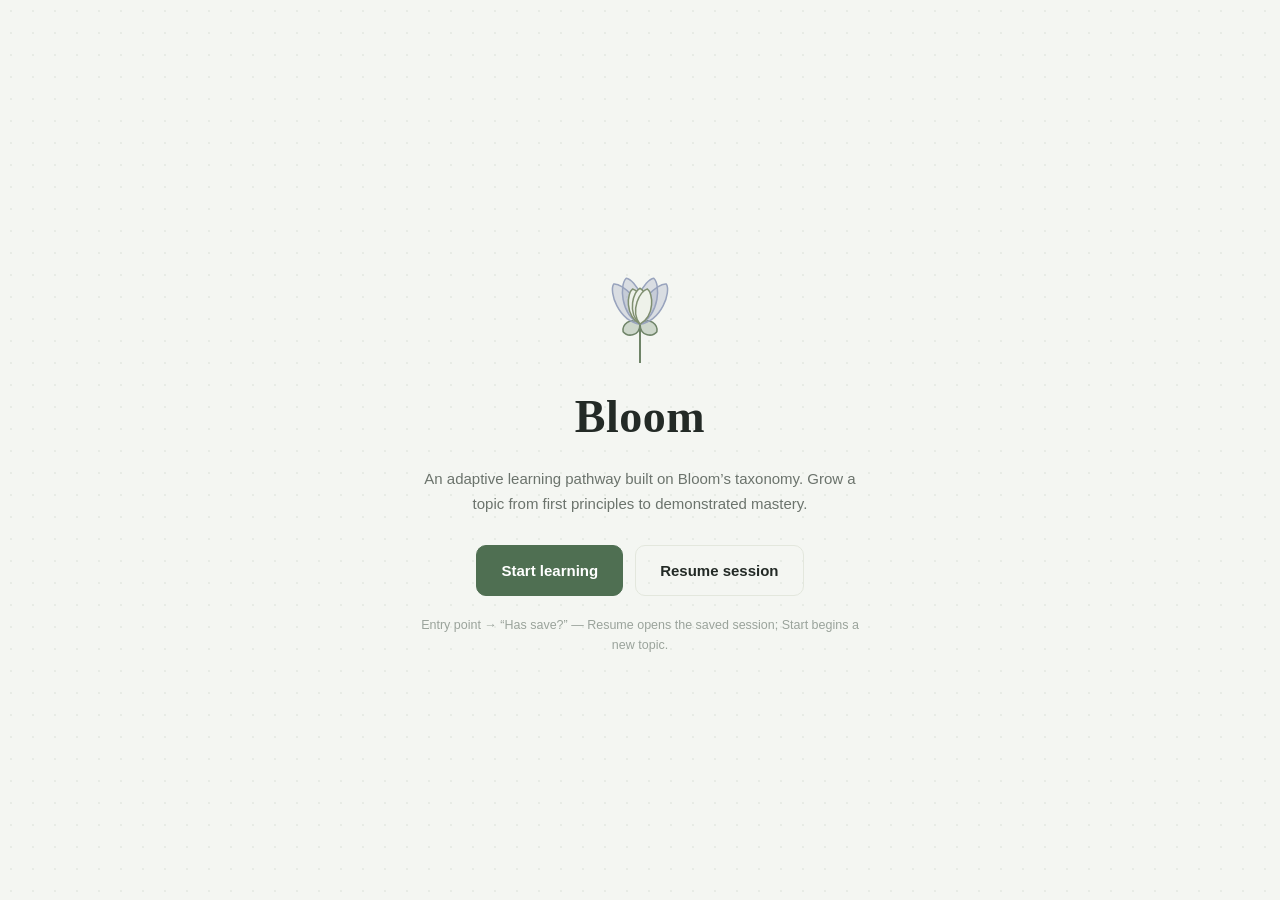
==== index.html @ 64b66a3f "Initial commit" ====
<!DOCTYPE html>
<html lang="en">
<head>
<meta charset="utf-8">
<meta name="viewport" content="width=device-width, initial-scale=1">
<title>Bloom — Adaptive Learning Pathway</title>
<style>
  :root{
    --bg:#f4f6f2; --panel:#ffffff; --ink:#232a26; --muted:#6b736c; --faint:#9aa39b;
    --line:#e3e7dd; --line-2:#edf0e9;
    --accent:#4f6f52; --accent-d:#3c583f; --accent-soft:#e8efe4;
    --slate:#7c869b; --track:#dde2ea;
    --ok:#4f7a4f; --ok-soft:#e7f0e5; --warn:#8f6a2f; --warn-soft:#f3ecdc;
    --danger:#a5503f; --danger-soft:#f3e2dd; --sidebar:#eef1ea;
    --serif:'Iowan Old Style','Palatino Linotype',Palatino,'Book Antiqua',Georgia,'Times New Roman',serif;
  }
  *{box-sizing:border-box}
  html,body{margin:0}
  body{
    font:15px/1.55 -apple-system,BlinkMacSystemFont,"Segoe UI",Roboto,Helvetica,Arial,sans-serif;
    color:var(--ink); background:var(--bg); min-height:100vh;
  }
  h1,h2{margin:0}
  .muted{color:var(--muted)} .faint{color:var(--faint)} .small{font-size:12.5px}

  /* ---------- App shell + sidebar ---------- */
  .app{display:grid; grid-template-columns:238px 1fr; min-height:100vh}
  .side{background:var(--sidebar); border-right:1px solid var(--line);
    display:flex; flex-direction:column; padding:20px 16px; position:sticky; top:0; height:100vh}
  .brand{display:flex; align-items:center; gap:10px; padding:2px 6px 20px}
  .brand-name{font-family:var(--serif); font-size:20px; font-weight:600; letter-spacing:.3px; line-height:1}
  .brand-sub{font-size:10px; letter-spacing:.16em; text-transform:uppercase; color:var(--faint); margin-top:3px}
  .nav{display:flex; flex-direction:column; gap:4px}
  .nav-item{display:flex; align-items:center; gap:11px; width:100%; text-align:left; background:none;
    border:1px solid transparent; border-radius:10px; padding:9px 11px; font:inherit; font-size:14px;
    font-weight:550; color:var(--muted); cursor:pointer; transition:.12s}
  .nav-item:hover{background:#e6ebe1; color:var(--ink)}
  .nav-item.active{background:var(--panel); color:var(--accent-d); border-color:var(--line);
    box-shadow:0 1px 2px rgba(0,0,0,.03); font-weight:650}
  .nav-item .ni{width:18px; height:18px; stroke:currentColor; fill:none; stroke-width:1.7;
    stroke-linecap:round; stroke-linejoin:round; flex:0 0 auto}
  .side-mastery{margin-top:22px; padding:14px; background:var(--panel); border:1px solid var(--line); border-radius:12px}
  .side-cap{font-size:10px; text-transform:uppercase; letter-spacing:.09em; color:var(--faint); font-weight:700}
  .side-tier{font-size:15px; font-weight:650; margin:3px 0 10px}
  .side-sub{font-size:11px; color:var(--muted); margin-top:5px}
  .side-foot{margin-top:auto; display:flex; flex-direction:column; gap:12px}
  .demo-state{font-size:10px; color:var(--faint); text-align:center; letter-spacing:.04em}

  /* ---------- Main / page head ---------- */
  .main{padding:32px 42px 64px; max-width:980px}
  .page{animation:fade .22s ease}
  @keyframes fade{from{opacity:0; transform:translateY(5px)}to{opacity:1; transform:none}}
  .pagehead{display:flex; align-items:flex-end; justify-content:space-between; gap:16px; margin-bottom:24px}
  .trail{display:flex; align-items:center; gap:7px; margin-bottom:7px}
  .tcrumb{background:none; border:none; font:inherit; font-size:13px; color:var(--muted); cursor:pointer; padding:0}
  .tcrumb:hover{color:var(--accent)}
  .tsep{color:var(--faint)} .tcur{font-size:13px; color:var(--faint)}
  .ptitle{font-family:var(--serif); font-size:27px; font-weight:600; letter-spacing:.2px}
  .ph-right{padding-bottom:5px}

  .pill{display:inline-block; background:var(--accent-soft); color:var(--accent-d); border:1px solid #d3e0cd;
    padding:4px 12px; border-radius:999px; font-size:12px; font-weight:650}
  .pill.slate{background:#eceef3; color:#586179; border-color:#dde1ea}

  .panel{background:var(--panel); border:1px solid var(--line); border-radius:14px; padding:20px}
  .cap{font-size:11px; text-transform:uppercase; letter-spacing:.07em; color:var(--faint); font-weight:700; margin-bottom:10px}
  .banner{background:var(--accent-soft); border:1px solid #d3e0cd; color:var(--accent-d);
    border-radius:12px; padding:12px 16px; font-weight:600; font-size:13.5px; margin-bottom:16px}

  /* ---------- Buttons ---------- */
  .btn{font:inherit; font-weight:600; font-size:14px; cursor:pointer; border:1px solid var(--line);
    background:var(--panel); color:var(--ink); padding:10px 17px; border-radius:10px; transition:.13s}
  .btn:hover{border-color:var(--accent); color:var(--accent-d)}
  .btn:disabled{opacity:.45; cursor:not-allowed}
  .btn.primary{background:var(--accent); border-color:var(--accent); color:#fff}
  .btn.primary:hover{background:var(--accent-d); color:#fff}
  .btn.ok{background:var(--ok-soft); border-color:#cfe0cc; color:#3a6b3a}
  .btn.ok:hover{border-color:var(--ok); color:#3a6b3a}
  .btn.danger{background:var(--danger-soft); border-color:#e6cbc4; color:#8f4636}
  .btn.danger:hover{border-color:var(--danger); color:#8f4636}
  .btn.ghost{background:transparent}
  .btn.lg{padding:13px 24px; font-size:15px}
  .actions-row{display:flex; gap:10px; flex-wrap:wrap; margin-top:22px}

  /* ---------- Dashboard ---------- */
  .dash{display:grid; grid-template-columns:1.1fr 1fr; gap:18px}
  .dash .wide{grid-column:1 / -1}
  .mastery-panel{display:flex; flex-direction:column; align-items:center; text-align:center}
  .mastery-label{font-weight:600; margin-top:6px}
  .continue .big{font-size:18px; font-weight:650; margin-top:2px}

  /* ---------- Curriculum: capsule cards ---------- */
  .subgrid{display:grid; grid-template-columns:repeat(3,1fr); gap:16px}
  .subcard{position:relative; text-align:left; background:var(--panel); border:1px solid var(--line);
    border-radius:16px; padding:18px; cursor:pointer; font:inherit; transition:.14s;
    display:flex; flex-direction:column; gap:11px}
  .subcard:hover{border-color:var(--accent); box-shadow:0 8px 22px rgba(60,88,63,.10); transform:translateY(-2px)}
  .subcard.is-done{border-color:#cfe0cc; background:linear-gradient(180deg,#fbfdfa,#f4f8f1)}
  .subcard-head{display:flex; align-items:center; justify-content:space-between; min-height:40px}
  .subcard-ico{width:40px; height:40px; border-radius:11px; background:var(--accent-soft); color:var(--accent);
    display:flex; align-items:center; justify-content:center; flex:0 0 auto}
  .subcard-ico .si{width:23px; height:23px; stroke:currentColor; fill:none; stroke-width:1.7; stroke-linecap:round; stroke-linejoin:round}
  .subcard.is-done .subcard-ico{background:#e2ede0}
  .subcard-name{font-size:15.5px; font-weight:650}
  .subcard-meta{font-size:12px; color:var(--muted); margin-top:-4px}
  .mini-bar{height:6px; background:var(--track); border-radius:999px; overflow:hidden; margin-top:2px}
  .mini-bar>div{height:100%; background:var(--accent); border-radius:999px; transition:width .4s}
  .chip{font-size:11px; font-weight:700; border-radius:999px; padding:4px 10px; white-space:nowrap}
  .chip.ok{background:var(--ok-soft); color:#3a6b3a} .chip.warn{background:var(--warn-soft); color:var(--warn)}
  .chip.muted{background:#eef0ec; color:var(--muted)}
  .check{width:24px; height:24px; border-radius:50%; background:var(--accent); color:#fff;
    display:flex; align-items:center; justify-content:center; font-size:13px; font-weight:800; flex:0 0 auto}

  /* ---------- Curriculum: bloom / xp panel ---------- */
  .bloom-panel{display:flex; align-items:center; justify-content:space-between; gap:26px; margin-top:20px; padding:22px 26px}
  .bloom-left{flex:1}
  .bloom-right{flex:0 0 auto}
  .xp{height:14px; background:var(--track); border-radius:999px; overflow:hidden; margin:6px 0 9px}
  .xp.mini{height:8px; margin:6px 0 0}
  .xp-fill{height:100%; background:linear-gradient(90deg,var(--accent),#6f9070); border-radius:999px; transition:width .5s}

  /* ---------- Subtopic hub ---------- */
  .subtopic-hero{display:flex; align-items:center; gap:18px; margin-bottom:18px}
  .subtopic-ico-lg{width:58px; height:58px; border-radius:15px; background:var(--accent-soft); color:var(--accent);
    display:flex; align-items:center; justify-content:center; flex:0 0 auto}
  .subtopic-ico-lg .si{width:31px; height:31px; stroke:currentColor; fill:none; stroke-width:1.7; stroke-linecap:round; stroke-linejoin:round}
  .subtopic-hero h2{font-family:var(--serif); font-size:22px; margin-bottom:4px}
  .choice{display:grid; grid-template-columns:1fr 1fr; gap:16px}
  .choice-card{text-align:left; background:var(--panel); border:1px solid var(--line); border-radius:16px;
    padding:22px; cursor:pointer; font:inherit; transition:.14s}
  .choice-card:hover{border-color:var(--accent); box-shadow:0 8px 22px rgba(60,88,63,.10); transform:translateY(-2px)}
  .choice-ico{width:44px; height:44px; border-radius:12px; background:var(--accent-soft); color:var(--accent);
    display:flex; align-items:center; justify-content:center; margin-bottom:14px}
  .choice-ico .ci{width:24px; height:24px; stroke:currentColor; fill:none; stroke-width:1.7; stroke-linecap:round; stroke-linejoin:round}
  .choice-t{font-size:17px; font-weight:650; margin-bottom:5px}
  .choice-d{color:var(--muted); font-size:13.5px; line-height:1.5}

  /* ---------- Study lesson ---------- */
  .lesson-tier{font-size:12px; color:var(--accent-d); font-weight:650; margin-bottom:6px}
  .lesson h2{font-family:var(--serif); font-size:23px; margin-bottom:14px}
  .lesson p{font-size:15px; line-height:1.75; color:#343a35; margin:0}
  .recap{display:flex; gap:8px; flex-wrap:wrap}
  .assistant{display:flex; gap:8px; margin-top:22px; padding-top:18px; border-top:1px solid var(--line-2)}
  .assistant input{flex:1; border:1px solid var(--line); border-radius:10px; padding:10px 12px; font:inherit; background:#fbfcfa; color:var(--ink)}

  /* ---------- Assessment ---------- */
  .mastery{background:#fafcf9; border:1px solid var(--line); border-radius:12px; padding:16px; margin-bottom:20px}
  .bar{height:12px; background:var(--track); border-radius:999px; overflow:hidden}
  .bar .fill{height:100%; background:linear-gradient(90deg,var(--accent),#6f9070); border-radius:999px; transition:width .4s}
  .skills{display:flex; flex-wrap:wrap; gap:7px; margin-top:12px}
  .skill{font-size:12px; background:#eef1ea; color:#5c645b; border:1px solid var(--line); border-radius:8px; padding:3px 9px}
  .skill.done{background:var(--ok-soft); color:#3a6b3a; border-color:#cfe0cc}
  .q-tag{font-size:12px; color:var(--accent-d); font-weight:650; margin-bottom:8px}
  .q-prompt{font-size:17px; font-weight:600; line-height:1.45; margin-bottom:14px}
  .opts{display:flex; flex-direction:column; gap:9px}
  .opt{text-align:left; font:inherit; font-size:14.5px; background:var(--panel); border:1px solid var(--line);
    border-radius:11px; padding:12px 15px; cursor:pointer; transition:.12s}
  .opt:hover{border-color:var(--accent)}
  .opt.sel{border-color:var(--accent); background:var(--accent-soft)}
  .opt.correct{border-color:#bcd8b8; background:var(--ok-soft); color:#33683a; font-weight:600}
  .opt.wrong{border-color:#e6c3ba; background:var(--danger-soft); color:#8f4636}
  .area{width:100%; min-height:80px; resize:vertical; border:1px solid var(--line); border-radius:11px;
    padding:12px 14px; font:inherit; background:#fbfcfa; color:var(--ink)}
  .graded{margin-top:18px; border-top:1px solid var(--line-2); padding-top:16px}
  .answer{background:#f3f7f1; border:1px solid #d8e6d4; border-radius:10px; padding:11px 14px; margin-bottom:14px; font-size:14px}
  .big-check{width:54px; height:54px; margin:0 auto; border-radius:50%; background:var(--accent); color:#fff;
    display:flex; align-items:center; justify-content:center; font-size:27px; font-weight:800}

  /* ---------- Defense chat ---------- */
  .defense-lead{margin-bottom:12px}
  .chat{display:flex; flex-direction:column; gap:13px; background:#fafcf9; border:1px solid var(--line);
    border-radius:13px; padding:18px; max-height:360px; overflow:auto}
  .msg{display:flex; flex-direction:column; max-width:80%}
  .msg.ex{align-self:flex-start} .msg.me{align-self:flex-end; align-items:flex-end}
  .who{font-size:10px; font-weight:700; text-transform:uppercase; letter-spacing:.06em; color:var(--faint); margin:0 4px 4px}
  .bubble{padding:11px 14px; border-radius:14px; font-size:14px; line-height:1.5}
  .msg.ex .bubble{background:var(--panel); border:1px solid var(--line); border-top-left-radius:4px}
  .msg.me .bubble{background:var(--accent); color:#fff; border-top-right-radius:4px}
  .reply-btn{display:block; text-align:left; width:100%; margin-top:14px; background:var(--panel);
    border:1px dashed var(--accent); color:var(--accent-d); border-radius:11px; padding:12px 15px;
    font:inherit; font-size:14px; cursor:pointer; transition:.12s}
  .reply-btn:hover{background:var(--accent-soft)}
  .verdict{margin-top:16px; border-top:1px solid var(--line-2); padding-top:16px}

  /* ---------- Progression / exit ---------- */
  .prog{max-width:520px; margin:10px auto; text-align:center}
  .prog-sub{color:var(--muted); margin:10px 0 24px; line-height:1.65}
  .exit-panel{max-width:440px; margin:24px auto; text-align:center}

  /* ---------- Flower ---------- */
  .flower{display:block; margin:0 auto}

  /* ---------- Landing + entry (full screen) ---------- */
  .landing,.entry{min-height:100vh; display:flex; align-items:center; justify-content:center; padding:24px;
    position:relative; background-image:radial-gradient(rgba(120,140,120,.10) 1px, transparent 1px); background-size:22px 22px}
  .landing-inner{max-width:450px; text-align:center}
  .landing-title{font-family:var(--serif); font-size:46px; font-weight:600; margin:16px 0 8px; letter-spacing:.5px}
  .landing-sub{color:var(--muted); font-size:15px; line-height:1.65; margin-bottom:28px}
  .landing-actions{display:flex; gap:12px; justify-content:center; flex-wrap:wrap}
  .entry-inner{width:100%; max-width:620px; text-align:center}
  .entry-q{font-family:var(--serif); font-size:34px; font-weight:600; margin-bottom:28px}
  .entry-bar{display:flex; align-items:center; gap:8px; background:var(--panel); border:1px solid var(--line);
    border-radius:999px; padding:8px 8px 8px 22px; box-shadow:0 8px 24px rgba(60,80,60,.07)}
  .entry-input{flex:1; border:none; outline:none; font:inherit; font-size:16px; background:none; color:var(--ink)}
  .entry-send{width:42px; height:42px; border-radius:50%; border:none; background:var(--accent); color:#fff;
    font-size:19px; line-height:1; cursor:pointer; flex:0 0 auto; transition:.13s}
  .entry-send:hover{background:var(--accent-d)}
  .entry-hint{color:var(--faint); font-size:13px; margin-top:16px}
  .entry-settings{position:absolute; top:22px; right:26px; width:38px; height:38px; border-radius:50%;
    border:1px solid var(--line); background:var(--panel); color:var(--muted); cursor:pointer;
    display:flex; align-items:center; justify-content:center}
  .entry-settings svg{width:20px; height:20px; stroke:currentColor; fill:none; stroke-width:1.6}
  .entry-settings:hover{color:var(--accent)}

  /* ---------- Toast ---------- */
  .toast{position:fixed; left:50%; bottom:26px; transform:translateX(-50%) translateY(16px);
    background:#2c342d; color:#fff; padding:11px 20px; border-radius:12px; font-size:13.5px; font-weight:600;
    opacity:0; pointer-events:none; transition:.25s; z-index:50; box-shadow:0 8px 24px rgba(0,0,0,.18)}
  .toast.show{opacity:1; transform:translateX(-50%) translateY(0)}

  /* ---------- Responsive ---------- */
  @media(max-width:820px){ .subgrid{grid-template-columns:1fr 1fr} .dash{grid-template-columns:1fr} }
  @media(max-width:720px){
    .app{grid-template-columns:1fr}
    .side{position:static; height:auto; flex-direction:row; align-items:center; flex-wrap:wrap; gap:10px; padding:12px 16px}
    .brand{padding:0 12px 0 0} .nav{flex-direction:row}
    .side-mastery{display:none}
    .side-foot{margin:0 0 0 auto; flex-direction:row; align-items:center; gap:14px}
    .main{padding:22px 18px 54px}
  }
  @media(max-width:520px){ .subgrid,.choice{grid-template-columns:1fr} }
</style>
</head>
<body>
  <div id="app"></div>
  <div id="toast" class="toast"></div>

<script>
"use strict";

/* ============================================================
   BLOOM — adaptive learning pathway (throwaway POC UI, all mocked).
   A clickable state machine of screens. No AI, no backend.
   ============================================================ */

/* ---------- 1. MOCK DATA (hardcoded) ---------- */
const TIER_NAMES = {
  1: 'Tier 1 · Knowledge & Comprehension',
  2: 'Tier 2 · Application & Analysis',
  3: 'Tier 3 · Synthesis & Evaluation'
};

const SUBTOPICS = [
  {
    name: 'Gravitational fields',
    skills: ['g = F/m', 'g = GM/r²', "Newton's law of gravitation"],
    study: {
      1: "A gravitational field is the region around a mass where another mass feels a force. Field strength g is the force per unit mass: g = F/m, measured in N/kg. Near Earth's surface g ≈ 9.8 N/kg and points toward the centre of the Earth.",
      2: "For a point mass, g = GM/r². Field strength falls off with the inverse square of distance, so doubling r quarters g. To find a force, multiply the local field by the mass: F = mg. Fields from several masses add as vectors.",
      3: "Synthesis: the point-mass model assumes spherical symmetry and treats all the mass as concentrated at a point. It breaks down inside an extended body, for non-spherical distributions, and in strong fields where general relativity is needed. Be ready to justify where g = GM/r² applies and where it fails."
    },
    defenseOpener: "You've claimed to understand gravitational fields. Tell me — when does the g = GM/r² point-mass model stop being valid, and why?"
  },
  {
    name: 'Electric fields',
    skills: ['E = F/q', "Coulomb's law", 'E from a point charge'],
    study: {
      1: "An electric field surrounds any charge. Field strength E is the force per unit positive charge: E = F/q, in N/C. Field lines run from positive to negative charges and never cross.",
      2: "Coulomb's law gives the force between point charges: F = kq₁q₂/r², an inverse-square law. The field of a point charge is E = kQ/r². Superpose fields from several charges as vectors to find the net field.",
      3: "Synthesis: a point-charge model ignores the finite size of real charge distributions and the way conductors rearrange charge. At a conductor's surface the field is perpendicular and the interior field is zero. Be ready to defend when the point model is a good approximation."
    },
    defenseOpener: "You say you understand electric fields. Where does treating a charge as a point source break down, and what changes at a conductor's surface?"
  },
  {
    name: 'Magnetic fields',
    skills: ['F = BIL', 'F = qvB', 'Direction rules'],
    study: {
      1: "A magnetic field exerts forces on moving charges and currents. A current-carrying wire in a field feels F = BIL when the current is perpendicular to the field. Magnetic flux density B is measured in tesla (T).",
      2: "A single charge moving through a field feels F = qvB, maximum when v is perpendicular to B and zero when parallel. The force is always perpendicular to both v and B, given by the right-hand rule, which curves the charge into a circle.",
      3: "Synthesis: magnetism and electricity are frame-dependent facets of one electromagnetic field. A charge at rest feels no magnetic force, but in a frame where it moves it does. Be ready to reason about why the magnetic force is always perpendicular to motion and does no work."
    },
    defenseOpener: "Convince me you understand magnetic fields. Why does a static charge feel no magnetic force while a moving one does?"
  }
];

// One question per skill, per tier (index aligns with the skills array).
const QUESTIONS = {
  0: {
    1: [
      {type:'mcq',  prompt:'Gravitational field strength g is defined as…', options:['F · m','F / m','m / F','G · M'], answer:1},
      {type:'short',prompt:'State the units of gravitational field strength.', answer:'N/kg (or m/s²)'},
      {type:'mcq',  prompt:"In Newton's law of gravitation, the force between two masses is proportional to…", options:['r','1/r','1/r²','r²'], answer:2}
    ],
    2: [
      {type:'short',prompt:'A 2 kg mass sits where g = 9.8 N/kg. Find the force on it, then on a 5 kg mass at the same point.', answer:'19.6 N, then 49 N  (F = mg)'},
      {type:'mcq',  prompt:'Double your distance from a point mass. Its field strength g becomes…', options:['×2','÷2','÷4','×4'], answer:2},
      {type:'mcq',  prompt:'Surface field is g. At radius 2R (same mass) the field is about…', options:['g','g/2','g/4','2g'], answer:2}
    ]
  },
  1: {
    1: [
      {type:'mcq',  prompt:'Electric field strength E is defined as…', options:['F · q','q / F','F / q','k · Q'], answer:2},
      {type:'short',prompt:'State the units of electric field strength.', answer:'N/C (or V/m)'},
      {type:'mcq',  prompt:"In Coulomb's law the force between two point charges is proportional to…", options:['1/r²','r²','1/r','r'], answer:0}
    ],
    2: [
      {type:'short',prompt:'A +2 μC charge feels a force of 0.10 N in a field. Find E.', answer:'E = F/q = 0.10 / 2×10⁻⁶ = 5×10⁴ N/C'},
      {type:'mcq',  prompt:'Electric field lines point…', options:['from − to +','from + to −','in closed loops','randomly'], answer:1},
      {type:'mcq',  prompt:'Halve the distance to a point charge. The field E becomes…', options:['×2','×4','÷2','÷4'], answer:1}
    ]
  },
  2: {
    1: [
      {type:'mcq',  prompt:'The force on a current-carrying wire in a field is F =…', options:['qvB','BIL','½BIL','IL/B'], answer:1},
      {type:'short',prompt:'State the unit of magnetic flux density B.', answer:'tesla (T)'},
      {type:'mcq',  prompt:'The force F = qvB on a moving charge is maximum when v is … to B.', options:['parallel','anti-parallel','perpendicular','at 45°'], answer:2}
    ],
    2: [
      {type:'short',prompt:'A 0.5 m wire carries 3 A at 90° in a 0.2 T field. Find the force.', answer:'F = BIL = 0.2 × 3 × 0.5 = 0.3 N'},
      {type:'mcq',  prompt:'A charge moving parallel to B feels a magnetic force of…', options:['maximum','qvB','zero','qE'], answer:2},
      {type:'mcq',  prompt:'The magnetic force on a moving charge is always … its velocity.', options:['parallel to','perpendicular to','opposite to','independent of'], answer:1}
    ]
  }
};

// Scripted Tier 3 "thesis defense" exchanges (student replies are canned).
const DEFENSE = {
  0: [
    {student:"It assumes all the mass acts at a point, so it fails inside an extended body and for non-spherical mass distributions.",
     examiner:"Reasonable. Push further — what about very strong fields, say near a compact star?"},
    {student:"There Newtonian gravity breaks down and you need general relativity; g = GM/r² is only a weak-field approximation.",
     examiner:"Good. One more — for a valid point mass, what quantity stays fixed as r changes?"},
    {student:"The product g·r² stays constant — that's just the inverse-square law restated.",
     examiner:"I've heard enough to reach a verdict."}
  ],
  1: [
    {student:"The point model ignores the physical size of a charged object and any induced charge on nearby conductors.",
     examiner:"And at the surface of a conductor in equilibrium?"},
    {student:"The field there is perpendicular to the surface, and the field inside the conductor is zero.",
     examiner:"Why must the internal field be zero?"},
    {student:"Because free charges rearrange until they cancel any internal field — otherwise they'd keep moving.",
     examiner:"Enough. Let me judge."}
  ],
  2: [
    {student:"The magnetic force is F = qvB, so it's zero when v = 0 — only moving charge couples to the field.",
     examiner:"That raises a puzzle: motion is relative. Whose frame decides?"},
    {student:"It's frame-dependent — electric and magnetic fields transform into each other between observers; they're one field.",
     examiner:"Then why does the magnetic force do no work?"},
    {student:"Because it's always perpendicular to the velocity, so it changes direction but not speed.",
     examiner:"Good enough for a verdict."}
  ]
};

/* ---------- 2. STATE ---------- */
function freshState(){
  return {
    screen: 'splash',
    currentBand: 1,          // tier-major: whole cohort works one band at a time
    currentSubtopic: 0,
    lastSubtopic: null,
    flowerStage: 0,          // number of fully-cleared bands (0..3)
    courseComplete: false,
    pendingUnlock: null,
    returnFromExit: 'dashboard',
    progress: SUBTOPICS.map(function(){
      return { 1:{skills:0,done:false}, 2:{skills:0,done:false}, 3:{defense:'none'} };
    }),
    exam: null,              // transient Tier 1/2 loop state
    chat: null               // transient Tier 3 defense state
  };
}
function deepCopy(o){ return JSON.parse(JSON.stringify(o)); }

// A pre-baked "save" so the has-save -> Resume branch is demoable immediately.
let savedExists = true;
let saved = (function(){
  const s = freshState();
  s.screen = 'dashboard';
  s.currentBand = 2;
  s.flowerStage = 1;                         // Tier 1 band already cleared
  s.progress[0][1] = {skills:3, done:true};
  s.progress[1][1] = {skills:3, done:true};
  s.progress[2][1] = {skills:3, done:true};
  s.progress[1][2] = {skills:1, done:false}; // mid Tier 2
  s.lastSubtopic = 1;
  return s;
})();

let state = freshState();

/* ---------- 3. SMALL HELPERS ---------- */
function tierShort(b){ return 'Tier ' + b; }
function skillsN(i){ return SUBTOPICS[i].skills.length; }
function bandDone(){
  const b = state.currentBand;
  return state.progress.filter(function(p){ return b===3 ? p[3].defense==='passed' : p[b].done; }).length;
}
function bandsClearedText(){
  return ['In bud — no tiers cleared','Tier 1 cleared','Tier 2 cleared','Full bloom — all tiers cleared'][state.flowerStage];
}
function bandProgressText(){
  if(state.courseComplete) return 'All tiers complete';
  return tierShort(state.currentBand) + ' — ' + bandDone() + ' of ' + SUBTOPICS.length + ' subtopics mastered';
}
function skillDone(i, band, si){
  if(band===3) return state.progress[i][3].defense==='passed';
  return si < state.progress[i][band].skills;
}
function bandStatus(i, band){
  const p = state.progress[i];
  if(band===3){
    if(p[3].defense==='passed')    return {label:'Defense passed', cls:'ok'};
    if(p[3].defense==='sent-back') return {label:'In review', cls:'warn'};
    return {label:'Not attempted', cls:'muted'};
  }
  const m = p[band];
  if(m.done)     return {label:'Mastered', cls:'ok'};
  if(m.skills>0) return {label:'In progress', cls:'warn'};
  return {label:'Not started', cls:'muted'};
}

/* ---------- 4. ICONS (inline SVG, sage line-art) ---------- */
function brandMark(){
  return '<svg width="24" height="24" viewBox="0 0 24 24" fill="none" aria-hidden="true">'
    + '<path d="M12 12.5 C 8.6 9.4 8.6 4.8 12 3 C 15.4 4.8 15.4 9.4 12 12.5 Z" fill="#e3ecdd" stroke="#5f7a5a" stroke-width="1.2"/>'
    + '<path d="M12 12.5 C 8.8 12.8 5 14.6 4.6 19 C 8.6 19 11.4 16.9 12 12.5 Z" fill="#e6ebf1" stroke="#8792ac" stroke-width="1.2"/>'
    + '<path d="M12 12.5 C 15.2 12.8 19 14.6 19.4 19 C 15.4 19 12.6 16.9 12 12.5 Z" fill="#e6ebf1" stroke="#8792ac" stroke-width="1.2"/>'
    + '</svg>';
}
function dashIcon(){ return '<svg class="ni" viewBox="0 0 20 20"><rect x="3" y="3" width="6" height="6" rx="1.6"/><rect x="11" y="3" width="6" height="6" rx="1.6"/><rect x="3" y="11" width="6" height="6" rx="1.6"/><rect x="11" y="11" width="6" height="6" rx="1.6"/></svg>'; }
function curricIcon(){ return '<svg class="ni" viewBox="0 0 20 20"><path d="M4 6h12M4 10h12M4 14h8"/></svg>'; }
function exitIcon(){ return '<svg class="ni" viewBox="0 0 20 20"><path d="M12 4H6a2 2 0 0 0-2 2v8a2 2 0 0 0 2 2h6"/><path d="M9.5 10H17M14 7l3 3-3 3"/></svg>'; }
function gearIcon(){ return '<svg viewBox="0 0 24 24"><circle cx="12" cy="12" r="3.2"/><path d="M12 2.5v3M12 18.5v3M2.5 12h3M18.5 12h3M5 5l2 2M17 17l2 2M19 5l-2 2M7 17l-2 2"/></svg>'; }
function studyIcon(){ return '<svg class="ci" viewBox="0 0 24 24"><path d="M4 5a2 2 0 0 1 2-2h5v17H6a2 2 0 0 1-2-2V5Z"/><path d="M20 5a2 2 0 0 0-2-2h-5v17h5a2 2 0 0 0 2-2V5Z"/></svg>'; }
function assessIcon(){ return '<svg class="ci" viewBox="0 0 24 24"><rect x="5" y="4" width="14" height="17" rx="2"/><path d="M9 4V3h6v1"/><path d="M8.5 12l2 2 4-4"/></svg>'; }
function defenseIcon(){ return '<svg class="ci" viewBox="0 0 24 24"><path d="M4 5h16v10H9l-4 4V5Z"/><path d="M8 9h8M8 11.5h5"/></svg>'; }
function subIcon(i){
  if(i===0) return '<svg class="si" viewBox="0 0 32 32"><circle cx="16" cy="16" r="2.6" fill="currentColor" stroke="none"/><circle cx="16" cy="16" r="7.5"/><circle cx="16" cy="16" r="12"/></svg>';
  if(i===1) return '<svg class="si" viewBox="0 0 32 32"><circle cx="16" cy="16" r="3.2"/><path d="M16 4v6M16 22v6M4 16h6M22 16h6M8 8l4 4M20 20l4 4M24 8l-4 4M8 24l4-4"/></svg>';
  return '<svg class="si" viewBox="0 0 32 32"><path d="M9 6v9a7 7 0 0 0 14 0V6"/><path d="M6 6h6M6 6v4M20 6h6M26 6v4"/></svg>';
}

/* ---------- 5. FLOWER (line-art botanical, blooms by stage 0..3) ---------- */
function flowerSVG(stage, size){
  size = size || 150;
  const cx = size/2, py = size*0.66, t = stage/3;
  function petal(angle, len, wid, fill, stroke){
    const d = 'M0 0 C '+wid+' '+(-len*0.32)+' '+(wid*0.5)+' '+(-len*0.92)+' 0 '+(-len)
            + ' C '+(-wid*0.5)+' '+(-len*0.92)+' '+(-wid)+' '+(-len*0.32)+' 0 0 Z';
    return '<path d="'+d+'" transform="translate('+cx+','+py+') rotate('+angle+')" fill="'+fill+'" stroke="'+stroke+'" stroke-width="1.5" stroke-linejoin="round"/>';
  }
  const INs='#7f8f70', INf=(stage===0?'#e4ecdd':'#eef2ea');
  const OUTs='#98a3bd', OUTf='rgba(152,163,189,0.30)';
  const Ls='#6f8468', Lf='rgba(124,150,120,0.32)';
  const Li=size*0.30, Lo=size*0.40, Ll=size*0.21;
  const si=5 + t*20, so=18 + t*46;
  let g = '<line x1="'+cx+'" y1="'+py+'" x2="'+cx+'" y2="'+(size-2)+'" stroke="'+Ls+'" stroke-width="2"/>';
  // calyx / base leaves (grow with stage)
  g += petal(114, Ll*(0.6+0.4*t), size*0.10, Lf, Ls) + petal(-114, Ll*(0.6+0.4*t), size*0.10, Lf, Ls);
  if(stage>=2){ g += petal(146, Ll*0.8, size*0.09, Lf, Ls) + petal(-146, Ll*0.8, size*0.09, Lf, Ls); }
  // outer petals (open from stage 1)
  if(stage>=1){ [-2,-1,1,2].forEach(function(m){ g += petal(m*so/2, Lo, size*0.135, OUTf, OUTs); }); }
  // inner petals (always, splay as it opens)
  [-1,0,1].forEach(function(m){ g += petal(m*si, Li, size*0.11, INf, INs); });
  // stamen centre at fuller bloom
  if(stage>=2){ g += '<circle cx="'+cx+'" cy="'+(py-Li*0.5)+'" r="'+(size*0.035)+'" fill="#d9c98a" stroke="#b9a45f" stroke-width="1"/>'; }
  return '<svg class="flower" viewBox="0 0 '+size+' '+size+'" width="'+size+'" height="'+size+'" role="img" aria-label="mastery flower, stage '+stage+' of 3">'+g+'</svg>';
}

/* ---------- 6. MOCK PERFORMANCE CHART ---------- */
function chartSVG(){
  const vals = [35,42,38,55,60,72,78];
  const w=340, h=120, pad=12, max=100;
  const step = (w-pad*2)/(vals.length-1);
  const pts = vals.map(function(v,i){ return [pad+i*step, h-pad-(v/max)*(h-pad*2)]; });
  const line = pts.map(function(p,i){ return (i?'L':'M')+p[0].toFixed(1)+' '+p[1].toFixed(1); }).join(' ');
  const area = line + ' L '+pts[pts.length-1][0].toFixed(1)+' '+(h-pad)+' L '+pts[0][0].toFixed(1)+' '+(h-pad)+' Z';
  let grid = '';
  [0.25,0.5,0.75].forEach(function(f){ const y=(pad+(h-pad*2)*f).toFixed(1); grid+='<line x1="'+pad+'" y1="'+y+'" x2="'+(w-pad)+'" y2="'+y+'" stroke="#eef1ea"/>'; });
  const dots = pts.map(function(p){ return '<circle cx="'+p[0].toFixed(1)+'" cy="'+p[1].toFixed(1)+'" r="2.6" fill="#4f6f52"/>'; }).join('');
  return '<svg viewBox="0 0 '+w+' '+h+'" width="100%" height="'+h+'">'
    + grid + '<line x1="'+pad+'" y1="'+(h-pad)+'" x2="'+(w-pad)+'" y2="'+(h-pad)+'" stroke="#dfe3da"/>'
    + '<path d="'+area+'" fill="rgba(79,111,82,0.10)"/>'
    + '<path d="'+line+'" fill="none" stroke="#4f6f52" stroke-width="2" stroke-linejoin="round" stroke-linecap="round"/>'
    + dots + '</svg>';
}

/* ---------- 7. SHELL + PAGE HEAD ---------- */
function shell(inner){
  const active = state.screen==='dashboard' ? 'dashboard' : (state.screen==='exit' ? 'exit' : 'curriculum');
  return '<div class="app"><aside class="side">'
    + '<div class="brand">'+brandMark()+'<div><div class="brand-name">Bloom</div><div class="brand-sub">Pathway</div></div></div>'
    + '<nav class="nav">'
    +   '<button class="nav-item '+(active==='dashboard'?'active':'')+'" data-action="toDashboard">'+dashIcon()+'<span>Dashboard</span></button>'
    +   '<button class="nav-item '+(active==='curriculum'?'active':'')+'" data-action="toCurriculum">'+curricIcon()+'<span>Curriculum</span></button>'
    + '</nav>'
    + '<div class="side-mastery"><div class="side-cap">Current tier</div><div class="side-tier">'+tierShort(state.currentBand)+'</div>'
    +   '<div class="xp mini"><div class="xp-fill" style="width:'+Math.round(bandDone()/SUBTOPICS.length*100)+'%"></div></div>'
    +   '<div class="side-sub">'+bandDone()+' / '+SUBTOPICS.length+' subtopics</div></div>'
    + '<div class="side-foot">'
    +   '<button class="nav-item '+(active==='exit'?'active':'')+'" data-action="toExit">'+exitIcon()+'<span>Exit</span></button>'
    +   '<div class="demo-state">demo state · '+state.screen+'</div>'
    + '</div></aside>'
    + '<main class="main">'+inner+'</main></div>';
}
function pageHead(title, opts){
  opts = opts || {};
  const right = opts.right ? '<div class="ph-right">'+opts.right+'</div>' : '';
  let left = '<div>';
  if(opts.crumbs){
    const parents = opts.crumbs.map(function(c){
      return '<button class="tcrumb" data-action="'+c.action+'"'+(c.arg!=null?' data-arg="'+c.arg+'"':'')+'>'+c.label+'</button>';
    }).join('<span class="tsep">›</span>');
    left += '<div class="trail">'+parents+'<span class="tsep">›</span><span class="tcur">'+title+'</span></div>';
  }
  left += '<h1 class="ptitle">'+title+'</h1></div>';
  return '<header class="pagehead">'+left+right+'</header>';
}

/* ---------- 8. SCREENS ---------- */
function splash(){
  return '<div class="landing"><div class="landing-inner">'
    + flowerSVG(savedExists ? saved.flowerStage : 1, 120)
    + '<h1 class="landing-title">Bloom</h1>'
    + '<p class="landing-sub">An adaptive learning pathway built on Bloom’s taxonomy. Grow a topic from first principles to demonstrated mastery.</p>'
    + '<div class="landing-actions">'
    +   '<button class="btn primary lg" data-action="newRun">Start learning</button>'
    +   '<button class="btn ghost lg" data-action="resume" '+(savedExists?'':'disabled')+'>Resume session</button>'
    + '</div>'
    + '<div class="faint small" style="margin-top:20px">Entry point → “Has save?” — Resume opens the saved session; Start begins a new topic.</div>'
    + '</div></div>';
}

function topicEntry(){
  return '<div class="entry">'
    + '<button class="entry-settings" data-action="noop" aria-label="Account settings">'+gearIcon()+'</button>'
    + '<div class="entry-inner">'
    +   '<h1 class="entry-q">What do you want to learn?</h1>'
    +   '<div class="entry-bar"><input id="topicInput" class="entry-input" placeholder="e.g. Fields in physics" value="Fields in physics" autocomplete="off">'
    +     '<button class="entry-send" data-action="submitTopic" aria-label="Submit">→</button></div>'
    +   '<p class="entry-hint">Type anything — the demo loads a hardcoded IB Physics curriculum.</p>'
    + '</div></div>';
}

function dashboard(){
  const last = state.lastSubtopic;
  const cont = last!=null
    ? '<div class="big">'+SUBTOPICS[last].name+'</div><div class="muted small">'+bandStatus(last,state.currentBand).label+' · '+tierShort(state.currentBand)+'</div>'
      + '<div class="actions-row"><button class="btn primary" data-action="selectSubtopic" data-arg="'+last+'">Resume subtopic →</button></div>'
    : '<div class="big">No subtopic yet</div><div class="muted small">Open the curriculum to begin.</div>'
      + '<div class="actions-row"><button class="btn primary" data-action="toCurriculum">Open curriculum →</button></div>';
  return '<div class="page">'
    + pageHead('Dashboard', {right:'<span class="pill">'+TIER_NAMES[state.currentBand]+'</span>'})
    + '<div class="dash">'
    +   '<section class="panel mastery-panel"><div class="cap">Knowledge mastery</div>'
    +     flowerSVG(state.flowerStage,150)
    +     '<div class="mastery-label">'+bandsClearedText()+'</div>'
    +     '<div class="muted small" style="margin-top:2px">'+bandProgressText()+'</div></section>'
    +   '<section class="panel continue"><div class="cap">Continue learning</div>'+cont+'</section>'
    +   '<section class="panel wide"><div class="cap">Performance</div>'+chartSVG()+'</section>'
    + '</div></div>';
}

function subCard(s, i){
  const st = bandStatus(i, state.currentBand);
  const done = st.cls==='ok';
  const b = state.currentBand;
  let pct;
  if(b===3) pct = state.progress[i][3].defense==='passed' ? 100 : (state.progress[i][3].defense==='sent-back' ? 40 : 0);
  else pct = Math.round(state.progress[i][b].skills / skillsN(i) * 100);
  const badge = done ? '<span class="check">✓</span>' : '<span class="chip '+st.cls+'">'+st.label+'</span>';
  return '<button class="subcard '+(done?'is-done':'')+'" data-action="selectSubtopic" data-arg="'+i+'">'
    + '<div class="subcard-head"><span class="subcard-ico">'+subIcon(i)+'</span>'+badge+'</div>'
    + '<div class="subcard-name">'+s.name+'</div>'
    + '<div class="subcard-meta">'+skillsN(i)+' skills · '+tierShort(b)+'</div>'
    + '<div class="mini-bar"><div style="width:'+pct+'%"></div></div>'
    + '</button>';
}

function curriculum(){
  const cards = SUBTOPICS.map(function(s,i){ return subCard(s,i); }).join('');
  const pct = Math.round(bandDone()/SUBTOPICS.length*100);
  return '<div class="page">'
    + pageHead('Curriculum', {right:'<span class="pill">'+TIER_NAMES[state.currentBand]+'</span>'})
    + (state.courseComplete ? '<div class="banner">Full bloom — all three tiers cleared across every subtopic.</div>' : '')
    + '<div class="subgrid">'+cards+'</div>'
    + '<section class="panel bloom-panel"><div class="bloom-left">'
    +   '<div class="cap">'+tierShort(state.currentBand)+' mastery</div>'
    +   '<div class="xp"><div class="xp-fill" style="width:'+pct+'%"></div></div>'
    +   '<div class="muted small">'+bandProgressText()+'</div></div>'
    +   '<div class="bloom-right">'+flowerSVG(state.flowerStage,150)+'</div>'
    + '</section></div>';
}

function subtopic(){
  const i = state.currentSubtopic, s = SUBTOPICS[i], t3 = state.currentBand===3;
  return '<div class="page">'
    + pageHead(s.name, {crumbs:[{label:'Curriculum',action:'toCurriculum'}], right:'<span class="pill">'+TIER_NAMES[state.currentBand]+'</span>'})
    + '<div class="subtopic-hero panel"><div class="subtopic-ico-lg">'+subIcon(i)+'</div>'
    +   '<div><h2>'+s.name+'</h2><div class="muted small">Skills · '+s.skills.join('  ·  ')+'</div></div></div>'
    + '<div class="choice">'
    +   '<button class="choice-card" data-action="toStudy"><div class="choice-ico">'+studyIcon()+'</div>'
    +     '<div class="choice-t">Study</div><div class="choice-d">Read the '+tierShort(state.currentBand)+' material for this subtopic.</div></button>'
    +   '<button class="choice-card" data-action="toExam"><div class="choice-ico">'+(t3?defenseIcon():assessIcon())+'</div>'
    +     '<div class="choice-t">'+(t3?'Defense':'Assessment')+'</div><div class="choice-d">'
    +     (t3?'Defend your understanding to an examiner.':'Answer questions until you master the skills.')+'</div></button>'
    + '</div></div>';
}

function study(){
  const s = SUBTOPICS[state.currentSubtopic];
  const recap = s.skills.map(function(sk){ return '<span class="skill">'+sk+'</span>'; }).join('');
  return '<div class="page">'
    + pageHead('Study', {crumbs:[{label:'Curriculum',action:'toCurriculum'},{label:s.name,action:'toSubtopic'}], right:'<span class="pill">'+TIER_NAMES[state.currentBand]+'</span>'})
    + '<article class="lesson panel"><div class="lesson-tier">'+TIER_NAMES[state.currentBand]+'</div>'
    +   '<h2>'+s.name+'</h2><p>'+s.study[state.currentBand]+'</p>'
    +   '<div class="cap" style="margin-top:20px">Skills covered</div><div class="recap">'+recap+'</div>'
    +   '<div class="assistant"><input placeholder="Ask the assistant about this topic…" disabled><button class="btn ghost" disabled>Ask</button></div>'
    + '</article>'
    + '<div class="actions-row"><button class="btn primary" data-action="toExam">Start assessment →</button></div>'
    + '</div>';
}

/* ----- Exam mode: engine chosen by band (system-read, not a user choice) ----- */
function examScreen(){ return state.currentBand===3 ? defenseScreen() : loopScreen(); }

function loopScreen(){
  const i = state.currentSubtopic, band = state.currentBand, s = SUBTOPICS[i], p = state.progress[i][band];
  if(p.done) return masteredCard();
  const idx = p.skills, q = QUESTIONS[i][band][idx], pct = Math.round(p.skills / skillsN(i) * 100);
  const chips = s.skills.map(function(sk,si){ return '<span class="skill '+(si<p.skills?'done':'')+'">'+(si<p.skills?'✓ ':'')+sk+'</span>'; }).join('');
  const body = q.type==='mcq' ? mcqOptions(q) : shortAnswer();
  return '<div class="page">'
    + pageHead('Assessment', {crumbs:[{label:'Curriculum',action:'toCurriculum'},{label:s.name,action:'toSubtopic'}], right:'<span class="pill">'+TIER_NAMES[band]+'</span>'})
    + '<section class="panel">'
    +   '<div class="mastery"><div class="cap">Mastery · '+p.skills+' / '+skillsN(i)+' skills</div>'
    +     '<div class="bar"><div class="fill" style="width:'+pct+'%"></div></div><div class="skills">'+chips+'</div></div>'
    +   '<div class="q-tag">Targeting · '+s.skills[idx]+'</div><div class="q-prompt">'+q.prompt+'</div>'+body
    +   gradeArea(q)
    + '</section></div>';
}
function mcqOptions(q){
  const submitted = state.exam.submitted, chosen = state.exam.chosen;
  const opts = q.options.map(function(o,oi){
    let cls='opt';
    if(submitted){ if(oi===q.answer) cls+=' correct'; else if(oi===chosen) cls+=' wrong'; }
    else if(oi===chosen) cls+=' sel';
    return '<button class="'+cls+'" data-action="selectMcq" data-arg="'+oi+'" '+(submitted?'disabled':'')+'>'
      + String.fromCharCode(97+oi)+') '+o+'</button>';
  }).join('');
  return '<div class="opts">'+opts+'</div>';
}
function shortAnswer(){
  return '<textarea class="area" placeholder="Type your answer… (demo ignores it)" '+(state.exam.submitted?'disabled':'')+'></textarea>';
}
function gradeArea(q){
  if(!state.exam.submitted){
    return '<div class="actions-row"><button class="btn primary" data-action="submitAnswer">Submit answer →</button></div>';
  }
  const model = q.type==='mcq' ? (String.fromCharCode(97+q.answer)+') '+q.options[q.answer]) : q.answer;
  return '<div class="graded"><div class="answer"><b>Model answer:</b> '+model+'</div>'
    + '<div class="cap">Grade — faked, you steer</div>'
    + '<div class="actions-row" style="margin-top:10px">'
    +   '<button class="btn ok" data-action="gradeCorrect">✓ Mark correct</button>'
    +   '<button class="btn danger" data-action="gradeIncorrect">✗ Mark incorrect</button>'
    +   '<button class="btn ghost" data-action="coinFlip">Coin-flip</button>'
    + '</div></div>';
}
function masteredCard(){
  const s = SUBTOPICS[state.currentSubtopic];
  return '<div class="page">'
    + pageHead('Assessment', {crumbs:[{label:'Curriculum',action:'toCurriculum'},{label:s.name,action:'toSubtopic'}], right:'<span class="pill">'+TIER_NAMES[state.currentBand]+'</span>'})
    + '<section class="panel" style="text-align:center">'
    +   '<div class="check big-check">✓</div>'
    +   '<h2 style="font-family:var(--serif); margin:12px 0 4px">Mastered at '+tierShort(state.currentBand)+'</h2>'
    +   '<p class="muted">Every skill in this subtopic is mastered at this tier.</p>'
    +   '<div class="skills" style="justify-content:center; margin-top:14px">'+s.skills.map(function(sk){return '<span class="skill done">✓ '+sk+'</span>';}).join('')+'</div>'
    +   '<div class="actions-row" style="justify-content:center"><button class="btn primary" data-action="toCurriculum">Back to curriculum →</button></div>'
    + '</section></div>';
}

function defenseScreen(){
  const i = state.currentSubtopic, s = SUBTOPICS[i], script = DEFENSE[i];
  const log = state.chat.log.map(function(m){
    return '<div class="msg '+m.who+'"><div class="who">'+(m.who==='ex'?'Examiner':'You')+'</div><div class="bubble">'+m.text+'</div></div>';
  }).join('');
  let controls;
  if(state.chat.step < script.length){
    controls = '<button class="reply-btn" data-action="sendReply">'+script[state.chat.step].student+'</button>'
      + '<div class="faint small" style="margin-top:8px">Scripted reply — click to respond.</div>';
  } else {
    controls = '<div class="verdict"><div class="cap">Examiner’s verdict — you steer</div><div class="actions-row" style="margin-top:8px">'
      + '<button class="btn ok" data-action="defensePass">Pass — grant mastery</button>'
      + '<button class="btn danger" data-action="defenseSendBack">Send back to review</button>'
      + '</div><div class="faint small" style="margin-top:8px">No meter here — Tier 3 is pass / fail.</div></div>';
  }
  return '<div class="page">'
    + pageHead('Defense', {crumbs:[{label:'Curriculum',action:'toCurriculum'},{label:s.name,action:'toSubtopic'}], right:'<span class="pill slate">Thesis defense</span>'})
    + '<section class="panel"><div class="defense-lead muted small">'+TIER_NAMES[3]+' — the examiner will press you on <b>'+s.name+'</b>.</div>'
    +   '<div class="chat">'+log+'</div>'+controls
    + '</section></div>';
}

function progression(){
  const heading = state.courseComplete ? 'Full bloom achieved' : tierShort(state.currentBand)+' complete';
  const msg = state.courseComplete
    ? 'Every subtopic has cleared all three tiers. The flower is in full bloom.'
    : 'Every subtopic has cleared '+tierShort(state.currentBand)+'. '+tierShort(state.pendingUnlock)+' — '+TIER_NAMES[state.pendingUnlock].split('·')[1].trim()+' — is now unlocked.';
  return '<div class="page"><div class="prog">'
    + flowerSVG(state.flowerStage,190)
    + '<h1 class="ptitle" style="margin-top:14px">'+heading+'</h1>'
    + '<p class="prog-sub">'+msg+'</p>'
    + '<button class="btn primary lg" data-action="advanceBand">'+(state.courseComplete?'Return to curriculum':'Continue to '+tierShort(state.pendingUnlock)+' →')+'</button>'
    + '</div></div>';
}

function exit(){
  return '<div class="page"><div class="exit-panel panel">'
    + '<h2 style="font-family:var(--serif); font-size:22px; margin-bottom:8px">Save & exit</h2>'
    + '<p class="muted" style="margin:0 0 20px">Your progress will be saved. You can resume this session from the splash screen.</p>'
    + '<div class="actions-row" style="justify-content:center; margin:0">'
    +   '<button class="btn primary" data-action="saveQuit">Save & quit</button>'
    +   '<button class="btn ghost" data-action="cancelExit">Cancel</button>'
    + '</div></div></div>';
}

const SCREENS = {
  splash: splash, topicEntry: topicEntry, dashboard: dashboard, curriculum: curriculum,
  subtopic: subtopic, study: study, exam: examScreen, progression: progression, exit: exit
};

/* ---------- 9. PROGRESSION LOGIC ---------- */
function completeBandCheck(){
  const b = state.currentBand;
  const allDone = state.progress.every(function(p){ return b===3 ? p[3].defense==='passed' : p[b].done; });
  if(allDone){
    state.flowerStage = b;                    // cleared bands == band number
    if(b < 3){ state.pendingUnlock = b+1; }
    else { state.courseComplete = true; state.pendingUnlock = null; }
    go('progression');
  } else {
    go('curriculum');
  }
}

/* ---------- 10. ACTIONS (state transitions) ---------- */
const actions = {
  newRun:  function(){ state = freshState(); go('topicEntry'); },
  resume:  function(){ if(!savedExists) return; state = deepCopy(saved); go('dashboard'); },
  noop:    function(){ toast('Account settings — demo only'); },

  submitTopic: function(){ go('dashboard'); },   // input ignored; curriculum is hardcoded

  toDashboard:  function(){ go('dashboard'); },
  toCurriculum: function(){ go('curriculum'); },
  toSubtopic:   function(){ go('subtopic'); },
  toStudy:      function(){ go('study'); },
  selectSubtopic: function(arg){ state.currentSubtopic = +arg; go('subtopic'); },

  toExam: function(){
    const i = state.currentSubtopic, b = state.currentBand;
    if(b===3){ state.chat = { step:0, log:[{who:'ex', text:SUBTOPICS[i].defenseOpener}] }; }
    else     { state.exam = { submitted:false, chosen:null }; }
    go('exam');
  },

  selectMcq:    function(arg){ if(!state.exam.submitted){ state.exam.chosen = +arg; render(); } },
  submitAnswer: function(){ state.exam.submitted = true; render(); },
  gradeCorrect: function(){
    const i = state.currentSubtopic, b = state.currentBand, p = state.progress[i][b];
    p.skills = Math.min(skillsN(i), p.skills + 1);
    if(p.skills >= skillsN(i)){
      p.done = true; state.lastSubtopic = i;
      toast('Subtopic mastered — ' + tierShort(b));
      return completeBandCheck();
    }
    toast('Skill mastered · ' + p.skills + ' / ' + skillsN(i));
    state.exam.submitted = false; state.exam.chosen = null; render();
  },
  gradeIncorrect: function(){
    toast('Marked incorrect — keep practising');
    state.exam.submitted = false; state.exam.chosen = null; render();
  },
  coinFlip: function(){ (Math.random() < 0.5 ? actions.gradeCorrect : actions.gradeIncorrect)(); },

  sendReply: function(){
    const t = DEFENSE[state.currentSubtopic][state.chat.step];
    state.chat.log.push({who:'me', text:t.student});
    state.chat.log.push({who:'ex', text:t.examiner});
    state.chat.step++;
    render();
  },
  defensePass: function(){
    const i = state.currentSubtopic;
    state.progress[i][3].defense = 'passed'; state.lastSubtopic = i;
    toast('Defense passed — mastery granted');
    completeBandCheck();
  },
  defenseSendBack: function(){
    state.progress[state.currentSubtopic][3].defense = 'sent-back';
    toast('Sent back to review');
    go('study');
  },

  advanceBand: function(){
    if(state.pendingUnlock){ state.currentBand = state.pendingUnlock; state.pendingUnlock = null; }
    go('curriculum');
  },

  toExit:     function(){ state.returnFromExit = state.screen; go('exit'); },
  cancelExit: function(){ go(state.returnFromExit || 'dashboard'); },
  saveQuit:   function(){ saved = deepCopy(state); savedExists = true; toast('Progress saved'); go('splash'); }
};

/* ---------- 11. RENDER / ROUTER ---------- */
const appEl = document.getElementById('app');
const toastEl = document.getElementById('toast');

function go(screen){ state.screen = screen; render(); }

function render(){
  const fullScreen = (state.screen==='splash' || state.screen==='topicEntry');
  const inner = (SCREENS[state.screen] || splash)();
  appEl.innerHTML = fullScreen ? inner : shell(inner);
  const input = document.getElementById('topicInput');
  if(input){
    input.focus();
    input.addEventListener('keydown', function(e){ if(e.key==='Enter') actions.submitTopic(); });
  }
}

let toastTimer = null;
function toast(msg){
  toastEl.textContent = msg;
  toastEl.classList.add('show');
  clearTimeout(toastTimer);
  toastTimer = setTimeout(function(){ toastEl.classList.remove('show'); }, 1900);
}

// Single delegated click handler = the whole state machine's edges.
appEl.addEventListener('click', function(e){
  const t = e.target.closest('[data-action]');
  if(!t || t.disabled) return;
  const fn = actions[t.dataset.action];
  if(fn) fn(t.dataset.arg);
});

render();
</script>
</body>
</html>
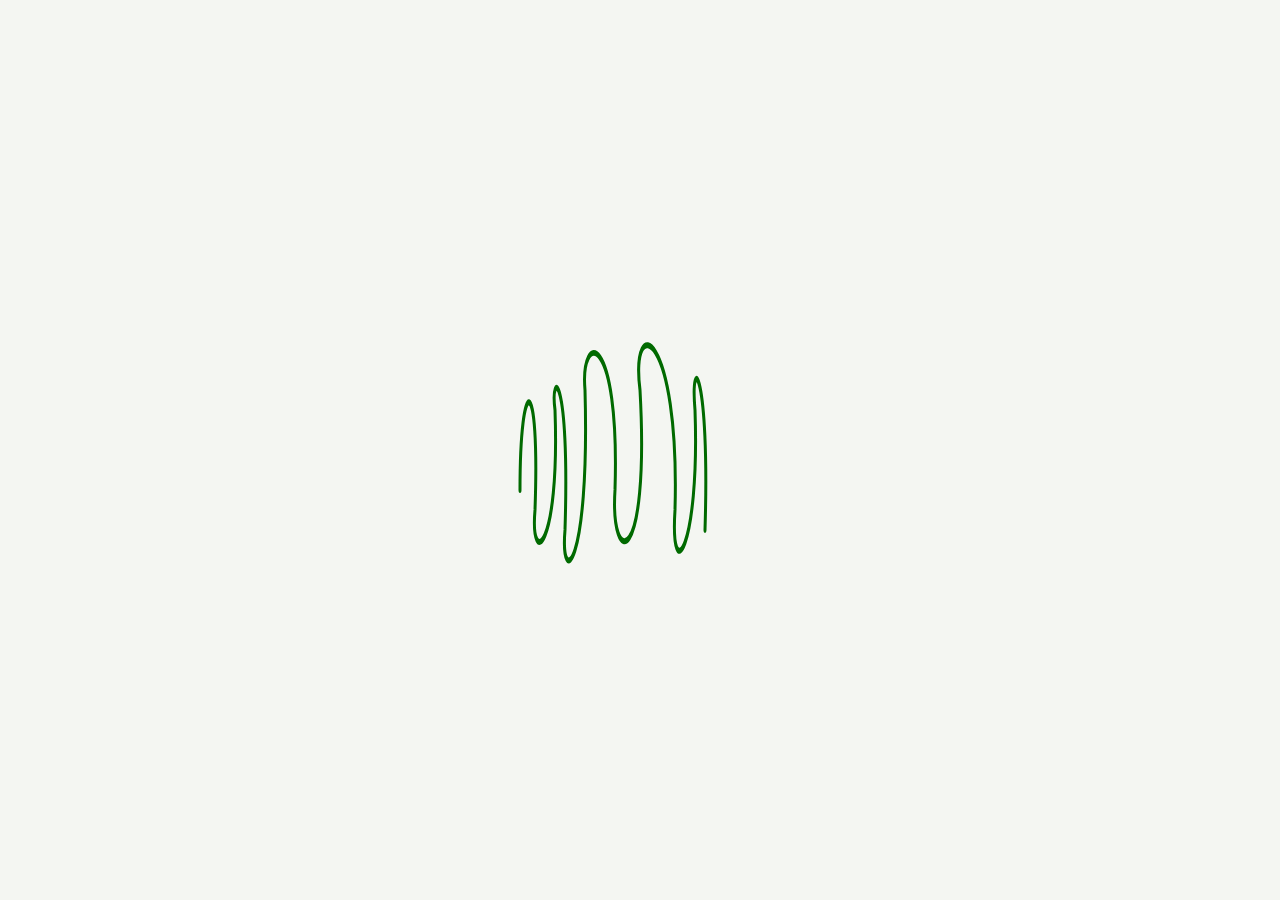
==== commit 90a2a00c: "Implement squiggly line intro overlay Added CSS and HTML for a squiggly line intro overlay with anim" ====
--- a/index.html
+++ b/index.html
@@ -229,9 +229,47 @@
     .main{padding:22px 18px 54px}
   }
   @media(max-width:520px){ .subgrid,.choice{grid-template-columns:1fr} }
+
+  /* ---------- Intro Overlay ---------- --> THIS IS THE CSS FOR OUR SQUIGGLY LINE INTRO*/
+  #intro-view { 
+    position: fixed; top: 0; left: 0; width: 100%; height: 100%; 
+    background: var(--bg); display: flex; align-items: center; justify-content: center; 
+    z-index: 9999; transition: opacity 0.5s ease;
+  }
+  .squiggle-container {
+    width: 300px; height: 100px; fill: none; 
+    stroke-linecap: round; stroke-linejoin: round;
+    transform: scaleY(2); /*HOW TO RESIZE THE Y AXIS FOR THE SQUIGGLE */
+  }
+  .squiggle-container path {
+    stroke-dasharray: 1000; stroke-dashoffset: 1000;
+    animation: drawLine 2s ease-in-out forwards;
+  }
+  @keyframes drawLine { to { stroke-dashoffset: 0; } }
+
+
 </style>
 </head>
 <body>
+
+    <!-- Intro Overlay , THE HTML FOR THE SQUIGGLY LINE INTRO -->
+  <div id="intro-view">
+      <svg class="squiggle-container" viewBox="0 0 300 100" style="overflow: visible;">
+          <!-- Chaotic scribble path -->
+          <path style="stroke: rgb(0, 106, 0); stroke-width: 3; fill: none; stroke-linecap: round; stroke-linejoin: round;" 
+                d="M 30 70 
+                   C 30 10, 50 10, 45 80 
+                   C 40 110, 70 100, 65 30 
+                   C 60 10, 80 10, 75 90 
+                   C 70 120, 100 110, 95 20 
+                   C 90 -10, 130 -10, 125 70 
+                   C 120 110, 160 110, 150 20   
+                   C 140 -20, 190 -10, 185 80 
+                   C 180 120, 210 100, 205 30 
+                   C 200 0, 220 10, 215 90" />
+      </svg>
+  </div>
+
   <div id="app"></div>
   <div id="toast" class="toast"></div>
 
@@ -846,6 +884,20 @@
 });
 
 render();
+
+// Remove intro overlay after drawing animation finishes --> JAVA SCRIPT FOR THE SGUIGGLY LINE INTRO
+window.addEventListener('load', function() {
+  setTimeout(function() {
+    var intro = document.getElementById('intro-view');
+    if (intro) {
+      intro.style.opacity = '0';
+      setTimeout(function() { intro.remove(); }, 500); // Wait for fade out
+    }
+  }, 2200); // 2.2 seconds (2s animation + small buffer)
+});
+
+
+
 </script>
 </body>
 </html>
